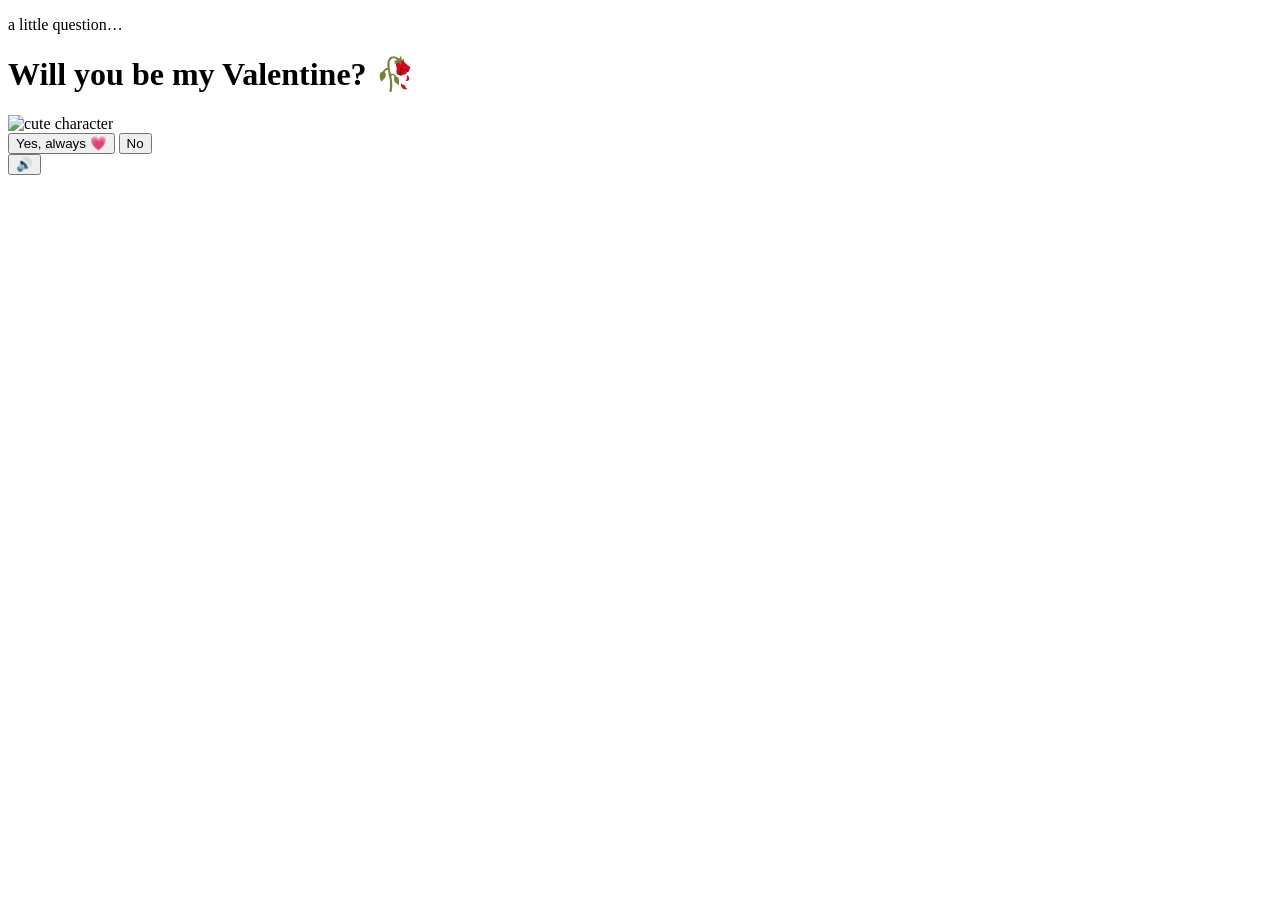
==== index.html @ 31ae1af6 "Update title and content for Valentine's themei" ====
<!DOCTYPE html>
<html lang="en">
<head>
    <meta charset="UTF-8">
    <meta name="viewport" content="width=device-width, initial-scale=1.0">
    <title>A Question For You 🌹</title>
    <link rel="preconnect" href="https://fonts.googleapis.com">
    <link href="https://fonts.googleapis.com/css2?family=Playfair+Display:ital,wght@0,700;0,900;1,700&family=DM+Sans:wght@300;400;500&display=swap" rel="stylesheet">
    <link rel="stylesheet" href="style.css">
</head>
<body>
    <div class="particles" id="particles"></div>
    <div class="container">
        <p class="eyebrow">a little question…</p>
        <h1>Will you be my Valentine? 🥀</h1>
        <div class="gif-container">
            <div class="gif-frame">
                <img id="cat-gif" src="https://media.tenor.com/EBV7OT7ACfwAAAAj/u-u-qua-qua-u-quaa.gif" alt="cute character">
            </div>
        </div>
        <div class="buttons">
            <button id="yes-btn" onclick="handleYesClick()">Yes, always 💗</button>
            <button id="no-btn" onclick="handleNoClick()">No</button>
        </div>
        <div id="tease-toast"></div>
    </div>
    <audio id="bg-music" loop autoplay muted>
        <source src="music/beabadoobee - Glue Song (Lyrics).mp3" type="audio/mpeg">
    </audio>
    <button id="music-toggle" onclick="toggleMusic()" title="Toggle music">🔊</button>
    <script src="script.js"></script>
</body>
</html>
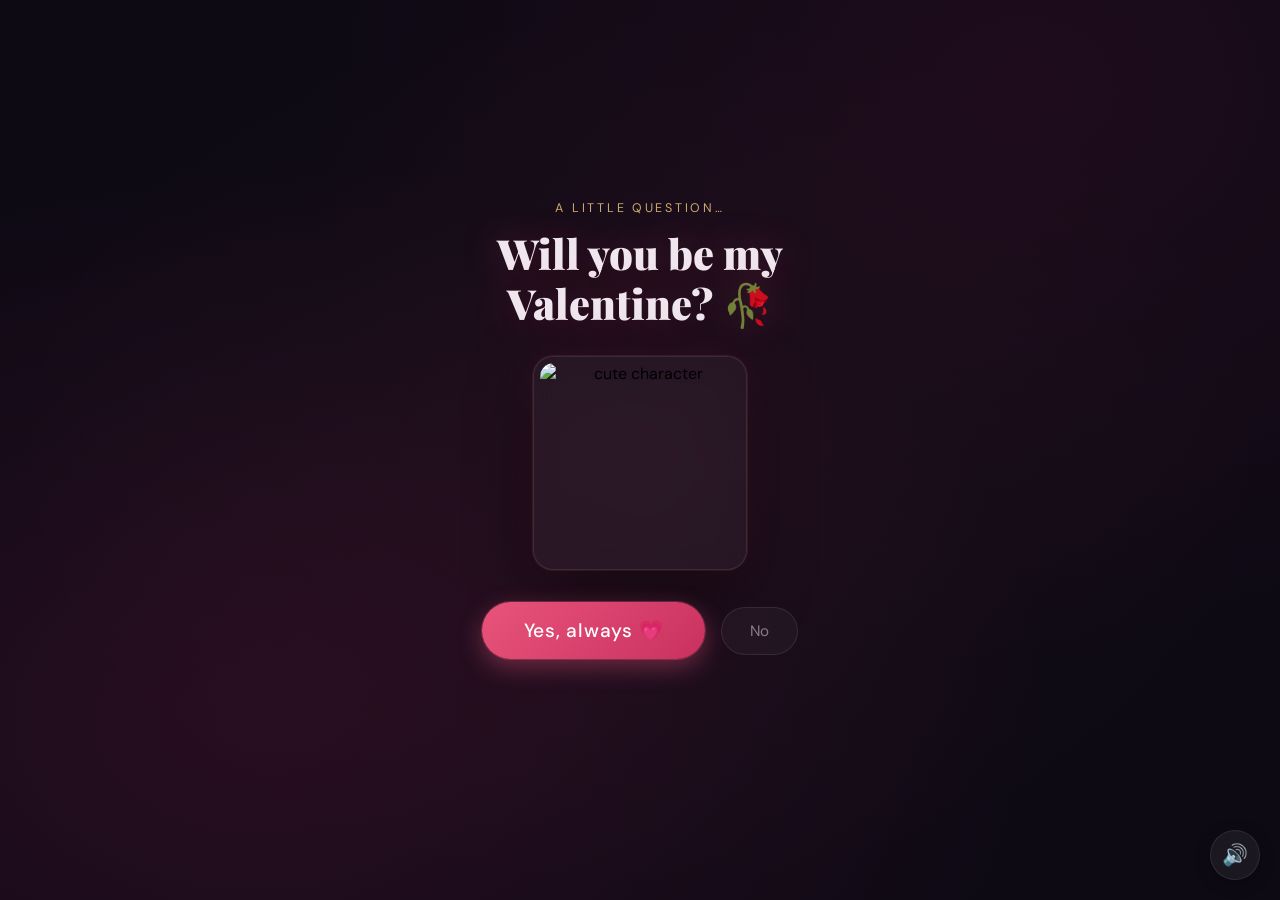
==== commit d3292515: "Update index.html" ====
--- a/index.html
+++ b/index.html
@@ -15,7 +15,7 @@
         <h1>Will you be my Valentine? 🥀</h1>
         <div class="gif-container">
             <div class="gif-frame">
-                <img id="cat-gif" src="https://media.tenor.com/EBV7OT7ACfwAAAAj/u-u-qua-qua-u-quaa.gif" alt="cute character">
+                <img id="cat-gif" src="https://media1.tenor.com/EBV7OT7ACfwAAAAj/u-u-qua-qua-u-quaa.gif" alt="cute character">
             </div>
         </div>
         <div class="buttons">
--- a/style.css
+++ b/style.css
@@ -0,0 +1,259 @@
+* {
+    margin: 0;
+    padding: 0;
+    box-sizing: border-box;
+}
+
+:root {
+    --bg: #0d0a14;
+    --surface: rgba(255, 255, 255, 0.04);
+    --border: rgba(255, 255, 255, 0.09);
+    --rose: #e8547a;
+    --rose-light: #f2899f;
+    --rose-glow: rgba(232, 84, 122, 0.3);
+    --gold: #c9a96e;
+    --text: #f0e6ee;
+    --text-muted: rgba(240, 230, 238, 0.5);
+}
+
+body {
+    background-color: var(--bg);
+    font-family: 'DM Sans', sans-serif;
+    min-height: 100vh;
+    display: flex;
+    justify-content: center;
+    align-items: center;
+    overflow: hidden;
+    background-image:
+        radial-gradient(ellipse at 20% 80%, rgba(160, 30, 90, 0.18) 0%, transparent 55%),
+        radial-gradient(ellipse at 80% 10%, rgba(100, 20, 60, 0.2) 0%, transparent 50%),
+        radial-gradient(ellipse at 50% 50%, rgba(232, 84, 122, 0.05) 0%, transparent 70%);
+}
+
+/* Floating particles */
+.particles {
+    position: fixed;
+    inset: 0;
+    pointer-events: none;
+    z-index: 0;
+    overflow: hidden;
+}
+
+.particle {
+    position: absolute;
+    font-size: 1rem;
+    opacity: 0;
+    animation: floatUp linear infinite;
+    bottom: -40px;
+}
+
+@keyframes floatUp {
+    0%   { transform: translateY(0) rotate(0deg);   opacity: 0; }
+    10%  { opacity: 0.25; }
+    90%  { opacity: 0.12; }
+    100% { transform: translateY(-110vh) rotate(360deg); opacity: 0; }
+}
+
+/* Container */
+.container {
+    position: relative;
+    z-index: 1;
+    text-align: center;
+    padding: 48px 28px;
+    max-width: 500px;
+    width: 100%;
+}
+
+/* Eyebrow label */
+.eyebrow {
+    font-family: 'DM Sans', sans-serif;
+    font-size: 0.78rem;
+    font-weight: 400;
+    letter-spacing: 0.22em;
+    text-transform: uppercase;
+    color: var(--gold);
+    margin-bottom: 12px;
+    opacity: 0.85;
+    animation: fadeSlideIn 0.8s ease both;
+}
+
+/* Heading */
+h1 {
+    font-family: 'Playfair Display', serif;
+    font-size: 2.6rem;
+    font-weight: 900;
+    color: var(--text);
+    line-height: 1.2;
+    margin-bottom: 8px;
+    text-shadow: 0 0 40px var(--rose-glow);
+    animation: fadeSlideIn 0.9s ease 0.1s both, softPulse 4s ease-in-out 1.5s infinite;
+}
+
+@keyframes softPulse {
+    0%, 100% { text-shadow: 0 0 40px var(--rose-glow); }
+    50%       { text-shadow: 0 0 70px rgba(232, 84, 122, 0.5); }
+}
+
+/* GIF */
+.gif-container {
+    margin: 28px auto;
+    display: flex;
+    justify-content: center;
+    animation: fadeSlideIn 1s ease 0.2s both;
+}
+
+.gif-frame {
+    border-radius: 20px;
+    padding: 6px;
+    background: var(--surface);
+    border: 1px solid var(--border);
+    backdrop-filter: blur(12px);
+    box-shadow:
+        0 0 0 1px rgba(232, 84, 122, 0.12),
+        0 20px 60px rgba(0, 0, 0, 0.5),
+        0 0 40px rgba(232, 84, 122, 0.1);
+}
+
+#cat-gif {
+    width: 200px;
+    height: 200px;
+    object-fit: contain;
+    border-radius: 14px;
+    transition: opacity 0.3s ease;
+    display: block;
+}
+
+/* Buttons */
+.buttons {
+    display: flex;
+    gap: 16px;
+    justify-content: center;
+    align-items: center;
+    margin-top: 32px;
+    flex-wrap: wrap;
+    animation: fadeSlideIn 1s ease 0.35s both;
+}
+
+#yes-btn {
+    background: linear-gradient(135deg, #e8547a, #c93060);
+    color: #fff;
+    border: none;
+    border-radius: 50px;
+    font-size: 1.2rem;
+    font-weight: 500;
+    font-family: 'DM Sans', sans-serif;
+    padding: 16px 42px;
+    cursor: pointer;
+    transition: transform 0.15s, box-shadow 0.15s;
+    box-shadow:
+        0 0 0 1px rgba(232, 84, 122, 0.3),
+        0 8px 24px rgba(232, 84, 122, 0.4);
+    letter-spacing: 0.04em;
+}
+
+#yes-btn:hover {
+    transform: scale(1.05) translateY(-2px);
+    box-shadow:
+        0 0 0 1px rgba(232, 84, 122, 0.4),
+        0 12px 32px rgba(232, 84, 122, 0.55);
+}
+
+#yes-btn:active {
+    transform: scale(0.97);
+}
+
+#no-btn {
+    background: var(--surface);
+    color: var(--text-muted);
+    border: 1px solid var(--border);
+    border-radius: 50px;
+    font-size: 0.95rem;
+    font-weight: 400;
+    font-family: 'DM Sans', sans-serif;
+    padding: 13px 28px;
+    cursor: pointer;
+    transition: background 0.2s, color 0.2s, left 0.25s ease, top 0.25s ease;
+    backdrop-filter: blur(8px);
+}
+
+#no-btn:hover {
+    background: rgba(255, 255, 255, 0.07);
+    color: var(--text);
+}
+
+/* Toast */
+#tease-toast {
+    margin-top: 18px;
+    font-size: 0.9rem;
+    color: var(--rose-light);
+    font-weight: 400;
+    font-style: italic;
+    opacity: 0;
+    transform: translateY(6px);
+    transition: opacity 0.3s ease, transform 0.3s ease;
+    min-height: 1.4rem;
+    letter-spacing: 0.02em;
+}
+
+#tease-toast.show {
+    opacity: 1;
+    transform: translateY(0);
+}
+
+/* Music button */
+#music-toggle {
+    position: fixed;
+    bottom: 20px;
+    right: 20px;
+    background: rgba(255, 255, 255, 0.06);
+    border: 1px solid var(--border);
+    border-radius: 50%;
+    width: 50px;
+    height: 50px;
+    font-size: 1.3rem;
+    cursor: pointer;
+    backdrop-filter: blur(12px);
+    box-shadow: 0 4px 16px rgba(0, 0, 0, 0.3);
+    transition: transform 0.2s, background 0.2s;
+    z-index: 100;
+}
+
+#music-toggle:hover {
+    transform: scale(1.1);
+    background: rgba(255, 255, 255, 0.1);
+}
+
+/* Yes page */
+.yes-container .eyebrow {
+    animation: fadeSlideIn 0.6s ease both;
+}
+
+.yes-container h1.yes-title {
+    font-size: 2.8rem;
+    animation: bounceTitle 0.7s ease infinite alternate, fadeSlideIn 0.8s ease 0.1s both;
+}
+
+@keyframes bounceTitle {
+    from { transform: translateY(0) rotate(-0.5deg); }
+    to   { transform: translateY(-10px) rotate(0.5deg); }
+}
+
+.yes-message {
+    font-size: 1.15rem;
+    color: var(--rose-light);
+    font-weight: 300;
+    margin-top: 20px;
+    letter-spacing: 0.03em;
+    animation: fadeSlideIn 1s ease 0.5s both;
+}
+
+.yes-container #cat-gif {
+    width: 240px;
+    height: 240px;
+}
+
+/* Shared animation */
+@keyframes fadeSlideIn {
+    from { opacity: 0; transform: translateY(14px); }
+    to   { opacity: 1; transform: translateY(0); }
+}
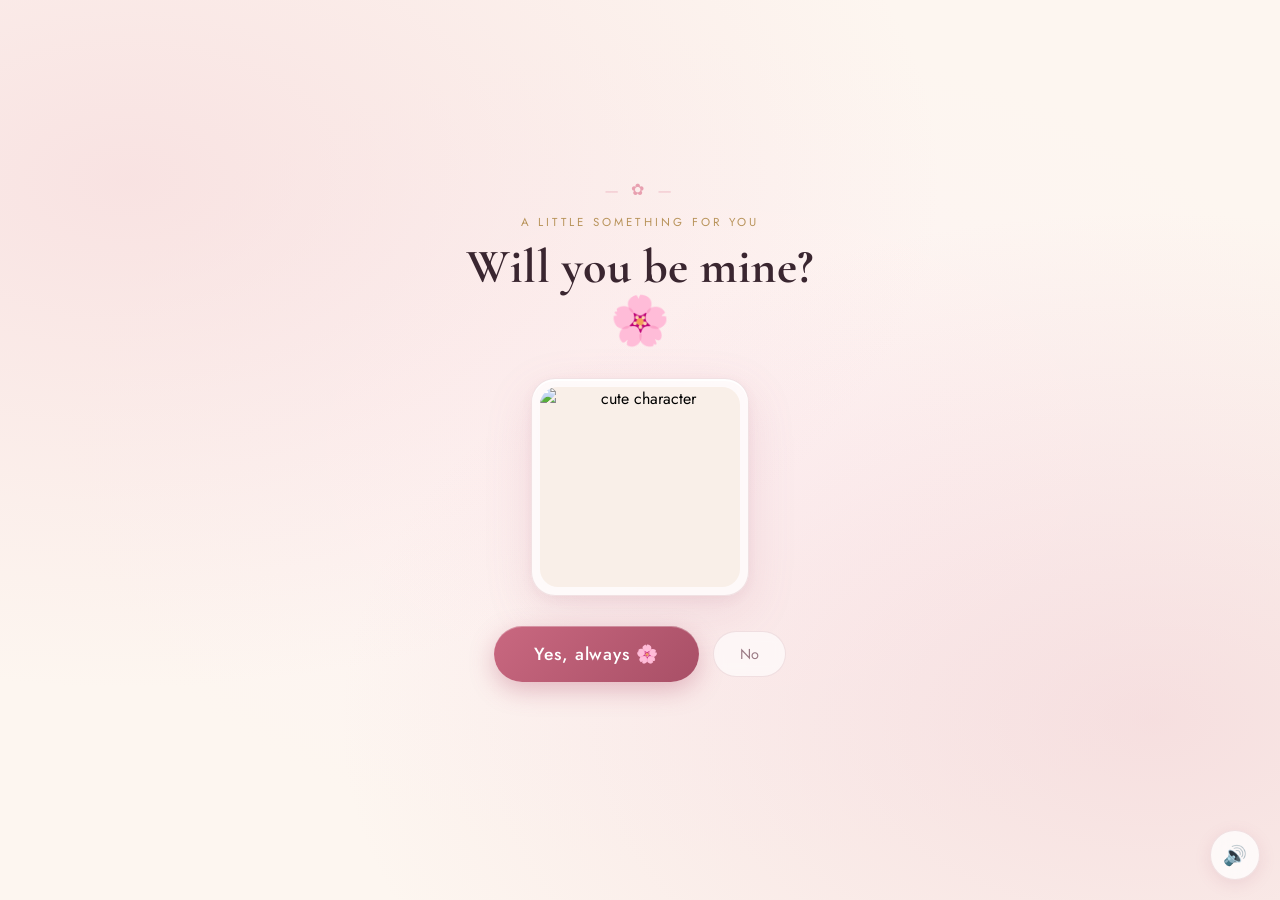
==== commit b0c5e46e: "new design" ====
--- a/index.html
+++ b/index.html
@@ -3,31 +3,38 @@
 <head>
     <meta charset="UTF-8">
     <meta name="viewport" content="width=device-width, initial-scale=1.0">
-    <title>A Question For You 🌹</title>
+    <title>Will you be mine? 🌸</title>
     <link rel="preconnect" href="https://fonts.googleapis.com">
-    <link href="https://fonts.googleapis.com/css2?family=Playfair+Display:ital,wght@0,700;0,900;1,700&family=DM+Sans:wght@300;400;500&display=swap" rel="stylesheet">
+    <link href="https://fonts.googleapis.com/css2?family=Cormorant+Garamond:ital,wght@0,400;0,600;0,700;1,400;1,600&family=Jost:wght@300;400;500&display=swap" rel="stylesheet">
     <link rel="stylesheet" href="style.css">
 </head>
 <body>
-    <div class="particles" id="particles"></div>
+    <div class="petal-bg" id="petalBg"></div>
+
     <div class="container">
-        <p class="eyebrow">a little question…</p>
-        <h1>Will you be my Valentine? 🥀</h1>
+        <p class="eyebrow">a little something for you</p>
+        <h1>Will you be mine? 🌸</h1>
+
         <div class="gif-container">
             <div class="gif-frame">
-                <img id="cat-gif" src="https://media1.tenor.com/EBV7OT7ACfwAAAAj/u-u-qua-qua-u-quaa.gif" alt="cute character">
+                <img id="cat-gif"
+                    src="https://media1.giphy.com/media/fSEoD7tXf6esHkpwpN/giphy.gif"
+                    alt="cute character">
             </div>
         </div>
+
         <div class="buttons">
-            <button id="yes-btn" onclick="handleYesClick()">Yes, always 💗</button>
+            <button id="yes-btn" onclick="handleYesClick()">Yes, always 🌸</button>
             <button id="no-btn" onclick="handleNoClick()">No</button>
         </div>
         <div id="tease-toast"></div>
     </div>
+
     <audio id="bg-music" loop autoplay muted>
         <source src="music/beabadoobee - Glue Song (Lyrics).mp3" type="audio/mpeg">
     </audio>
     <button id="music-toggle" onclick="toggleMusic()" title="Toggle music">🔊</button>
+
     <script src="script.js"></script>
 </body>
 </html>
--- a/style.css
+++ b/style.css
@@ -5,33 +5,35 @@
 }
 
 :root {
-    --bg: #0d0a14;
-    --surface: rgba(255, 255, 255, 0.04);
-    --border: rgba(255, 255, 255, 0.09);
-    --rose: #e8547a;
-    --rose-light: #f2899f;
-    --rose-glow: rgba(232, 84, 122, 0.3);
-    --gold: #c9a96e;
-    --text: #f0e6ee;
-    --text-muted: rgba(240, 230, 238, 0.5);
+    --bg:        #fdf6f0;
+    --bg2:       #fef0f4;
+    --blush:     #e8a0b0;
+    --rose:      #c96880;
+    --rose-deep: #a84f66;
+    --gold:      #b8935a;
+    --cream:     #f9efe8;
+    --text:      #3a2630;
+    --text-muted:#9a7a84;
+    --border:    rgba(200, 150, 160, 0.25);
+    --shadow:    rgba(180, 100, 130, 0.15);
 }
 
 body {
     background-color: var(--bg);
-    font-family: 'DM Sans', sans-serif;
+    font-family: 'Jost', sans-serif;
     min-height: 100vh;
     display: flex;
     justify-content: center;
     align-items: center;
     overflow: hidden;
     background-image:
-        radial-gradient(ellipse at 20% 80%, rgba(160, 30, 90, 0.18) 0%, transparent 55%),
-        radial-gradient(ellipse at 80% 10%, rgba(100, 20, 60, 0.2) 0%, transparent 50%),
-        radial-gradient(ellipse at 50% 50%, rgba(232, 84, 122, 0.05) 0%, transparent 70%);
-}
-
-/* Floating particles */
-.particles {
+        radial-gradient(ellipse at 10% 20%, rgba(240, 190, 200, 0.35) 0%, transparent 50%),
+        radial-gradient(ellipse at 90% 80%, rgba(230, 170, 185, 0.3) 0%, transparent 50%),
+        radial-gradient(ellipse at 55% 50%, rgba(255, 240, 245, 0.6) 0%, transparent 65%);
+}
+
+/* ── Floating petals ── */
+.petal-bg {
     position: fixed;
     inset: 0;
     pointer-events: none;
@@ -39,123 +41,130 @@
     overflow: hidden;
 }
 
-.particle {
+.petal {
     position: absolute;
-    font-size: 1rem;
+    font-size: 1.1rem;
     opacity: 0;
-    animation: floatUp linear infinite;
     bottom: -40px;
-}
-
-@keyframes floatUp {
-    0%   { transform: translateY(0) rotate(0deg);   opacity: 0; }
-    10%  { opacity: 0.25; }
-    90%  { opacity: 0.12; }
-    100% { transform: translateY(-110vh) rotate(360deg); opacity: 0; }
-}
-
-/* Container */
+    animation: floatPetal linear infinite;
+}
+
+@keyframes floatPetal {
+    0%   { transform: translateY(0) rotate(0deg) scale(1);   opacity: 0; }
+    8%   { opacity: 0.45; }
+    85%  { opacity: 0.2; }
+    100% { transform: translateY(-108vh) rotate(280deg) scale(0.7); opacity: 0; }
+}
+
+/* ── Container ── */
 .container {
     position: relative;
     z-index: 1;
     text-align: center;
-    padding: 48px 28px;
-    max-width: 500px;
+    padding: 52px 32px;
+    max-width: 480px;
     width: 100%;
 }
 
-/* Eyebrow label */
+/* ── Decorative top rule ── */
+.container::before {
+    content: '— ✿ —';
+    display: block;
+    font-family: 'Cormorant Garamond', serif;
+    font-size: 1rem;
+    color: var(--blush);
+    letter-spacing: 0.3em;
+    margin-bottom: 14px;
+    animation: fadeUp 0.7s ease both;
+}
+
+/* ── Eyebrow ── */
 .eyebrow {
-    font-family: 'DM Sans', sans-serif;
-    font-size: 0.78rem;
-    font-weight: 400;
-    letter-spacing: 0.22em;
+    font-family: 'Jost', sans-serif;
+    font-size: 0.72rem;
+    font-weight: 400;
+    letter-spacing: 0.28em;
     text-transform: uppercase;
     color: var(--gold);
-    margin-bottom: 12px;
-    opacity: 0.85;
-    animation: fadeSlideIn 0.8s ease both;
-}
-
-/* Heading */
+    margin-bottom: 10px;
+    animation: fadeUp 0.8s ease 0.05s both;
+}
+
+/* ── Heading ── */
 h1 {
-    font-family: 'Playfair Display', serif;
-    font-size: 2.6rem;
-    font-weight: 900;
+    font-family: 'Cormorant Garamond', serif;
+    font-size: 3rem;
+    font-weight: 700;
     color: var(--text);
-    line-height: 1.2;
-    margin-bottom: 8px;
-    text-shadow: 0 0 40px var(--rose-glow);
-    animation: fadeSlideIn 0.9s ease 0.1s both, softPulse 4s ease-in-out 1.5s infinite;
-}
-
-@keyframes softPulse {
-    0%, 100% { text-shadow: 0 0 40px var(--rose-glow); }
-    50%       { text-shadow: 0 0 70px rgba(232, 84, 122, 0.5); }
-}
-
-/* GIF */
+    line-height: 1.15;
+    margin-bottom: 6px;
+    letter-spacing: 0.01em;
+    animation: fadeUp 0.9s ease 0.1s both;
+}
+
+/* ── GIF ── */
 .gif-container {
     margin: 28px auto;
     display: flex;
     justify-content: center;
-    animation: fadeSlideIn 1s ease 0.2s both;
+    animation: fadeUp 1s ease 0.2s both;
 }
 
 .gif-frame {
-    border-radius: 20px;
-    padding: 6px;
-    background: var(--surface);
+    border-radius: 24px;
+    padding: 8px;
+    background: rgba(255, 255, 255, 0.7);
     border: 1px solid var(--border);
-    backdrop-filter: blur(12px);
+    backdrop-filter: blur(8px);
     box-shadow:
-        0 0 0 1px rgba(232, 84, 122, 0.12),
-        0 20px 60px rgba(0, 0, 0, 0.5),
-        0 0 40px rgba(232, 84, 122, 0.1);
+        0 2px 0 rgba(255,255,255,0.9) inset,
+        0 16px 48px var(--shadow),
+        0 4px 12px rgba(200, 140, 160, 0.12);
 }
 
 #cat-gif {
     width: 200px;
     height: 200px;
     object-fit: contain;
-    border-radius: 14px;
+    border-radius: 18px;
+    display: block;
     transition: opacity 0.3s ease;
-    display: block;
-}
-
-/* Buttons */
+    background: var(--cream);
+}
+
+/* ── Buttons ── */
 .buttons {
     display: flex;
-    gap: 16px;
+    gap: 14px;
     justify-content: center;
     align-items: center;
-    margin-top: 32px;
+    margin-top: 30px;
     flex-wrap: wrap;
-    animation: fadeSlideIn 1s ease 0.35s both;
+    animation: fadeUp 1s ease 0.3s both;
 }
 
 #yes-btn {
-    background: linear-gradient(135deg, #e8547a, #c93060);
+    background: linear-gradient(135deg, var(--rose), var(--rose-deep));
     color: #fff;
     border: none;
     border-radius: 50px;
-    font-size: 1.2rem;
+    font-size: 1.1rem;
     font-weight: 500;
-    font-family: 'DM Sans', sans-serif;
-    padding: 16px 42px;
+    font-family: 'Jost', sans-serif;
+    letter-spacing: 0.05em;
+    padding: 15px 40px;
     cursor: pointer;
     transition: transform 0.15s, box-shadow 0.15s;
     box-shadow:
-        0 0 0 1px rgba(232, 84, 122, 0.3),
-        0 8px 24px rgba(232, 84, 122, 0.4);
-    letter-spacing: 0.04em;
+        0 1px 0 rgba(255,255,255,0.3) inset,
+        0 8px 24px rgba(180, 80, 110, 0.35);
 }
 
 #yes-btn:hover {
     transform: scale(1.05) translateY(-2px);
     box-shadow:
-        0 0 0 1px rgba(232, 84, 122, 0.4),
-        0 12px 32px rgba(232, 84, 122, 0.55);
+        0 1px 0 rgba(255,255,255,0.3) inset,
+        0 12px 32px rgba(180, 80, 110, 0.45);
 }
 
 #yes-btn:active {
@@ -163,31 +172,33 @@
 }
 
 #no-btn {
-    background: var(--surface);
+    background: rgba(255, 255, 255, 0.6);
     color: var(--text-muted);
     border: 1px solid var(--border);
     border-radius: 50px;
-    font-size: 0.95rem;
-    font-weight: 400;
-    font-family: 'DM Sans', sans-serif;
-    padding: 13px 28px;
+    font-size: 0.9rem;
+    font-weight: 400;
+    font-family: 'Jost', sans-serif;
+    padding: 12px 26px;
     cursor: pointer;
+    backdrop-filter: blur(6px);
     transition: background 0.2s, color 0.2s, left 0.25s ease, top 0.25s ease;
-    backdrop-filter: blur(8px);
 }
 
 #no-btn:hover {
-    background: rgba(255, 255, 255, 0.07);
+    background: rgba(255, 255, 255, 0.85);
     color: var(--text);
 }
 
-/* Toast */
+/* ── Toast ── */
 #tease-toast {
-    margin-top: 18px;
-    font-size: 0.9rem;
-    color: var(--rose-light);
+    margin-top: 16px;
+    font-size: 0.88rem;
+    color: var(--rose);
     font-weight: 400;
     font-style: italic;
+    font-family: 'Cormorant Garamond', serif;
+    font-size: 1.05rem;
     opacity: 0;
     transform: translateY(6px);
     transition: opacity 0.3s ease, transform 0.3s ease;
@@ -200,51 +211,50 @@
     transform: translateY(0);
 }
 
-/* Music button */
+/* ── Music toggle ── */
 #music-toggle {
     position: fixed;
     bottom: 20px;
     right: 20px;
-    background: rgba(255, 255, 255, 0.06);
+    background: rgba(255, 255, 255, 0.75);
     border: 1px solid var(--border);
     border-radius: 50%;
     width: 50px;
     height: 50px;
-    font-size: 1.3rem;
+    font-size: 1.2rem;
     cursor: pointer;
-    backdrop-filter: blur(12px);
-    box-shadow: 0 4px 16px rgba(0, 0, 0, 0.3);
+    backdrop-filter: blur(10px);
+    box-shadow: 0 4px 16px var(--shadow);
     transition: transform 0.2s, background 0.2s;
     z-index: 100;
 }
 
 #music-toggle:hover {
     transform: scale(1.1);
-    background: rgba(255, 255, 255, 0.1);
-}
-
-/* Yes page */
-.yes-container .eyebrow {
-    animation: fadeSlideIn 0.6s ease both;
-}
-
+    background: rgba(255, 255, 255, 0.95);
+}
+
+/* ── Yes page ── */
 .yes-container h1.yes-title {
-    font-size: 2.8rem;
-    animation: bounceTitle 0.7s ease infinite alternate, fadeSlideIn 0.8s ease 0.1s both;
+    font-size: 3.2rem;
+    color: var(--rose-deep);
+    animation: bounceTitle 0.8s ease infinite alternate, fadeUp 0.8s ease 0.1s both;
 }
 
 @keyframes bounceTitle {
-    from { transform: translateY(0) rotate(-0.5deg); }
-    to   { transform: translateY(-10px) rotate(0.5deg); }
+    from { transform: translateY(0) rotate(-0.4deg); }
+    to   { transform: translateY(-10px) rotate(0.4deg); }
 }
 
 .yes-message {
-    font-size: 1.15rem;
-    color: var(--rose-light);
-    font-weight: 300;
-    margin-top: 20px;
-    letter-spacing: 0.03em;
-    animation: fadeSlideIn 1s ease 0.5s both;
+    font-family: 'Cormorant Garamond', serif;
+    font-size: 1.35rem;
+    font-style: italic;
+    color: var(--rose);
+    font-weight: 400;
+    margin-top: 22px;
+    letter-spacing: 0.02em;
+    animation: fadeUp 1s ease 0.5s both;
 }
 
 .yes-container #cat-gif {
@@ -252,8 +262,8 @@
     height: 240px;
 }
 
-/* Shared animation */
-@keyframes fadeSlideIn {
-    from { opacity: 0; transform: translateY(14px); }
+/* ── Shared animation ── */
+@keyframes fadeUp {
+    from { opacity: 0; transform: translateY(16px); }
     to   { opacity: 1; transform: translateY(0); }
 }
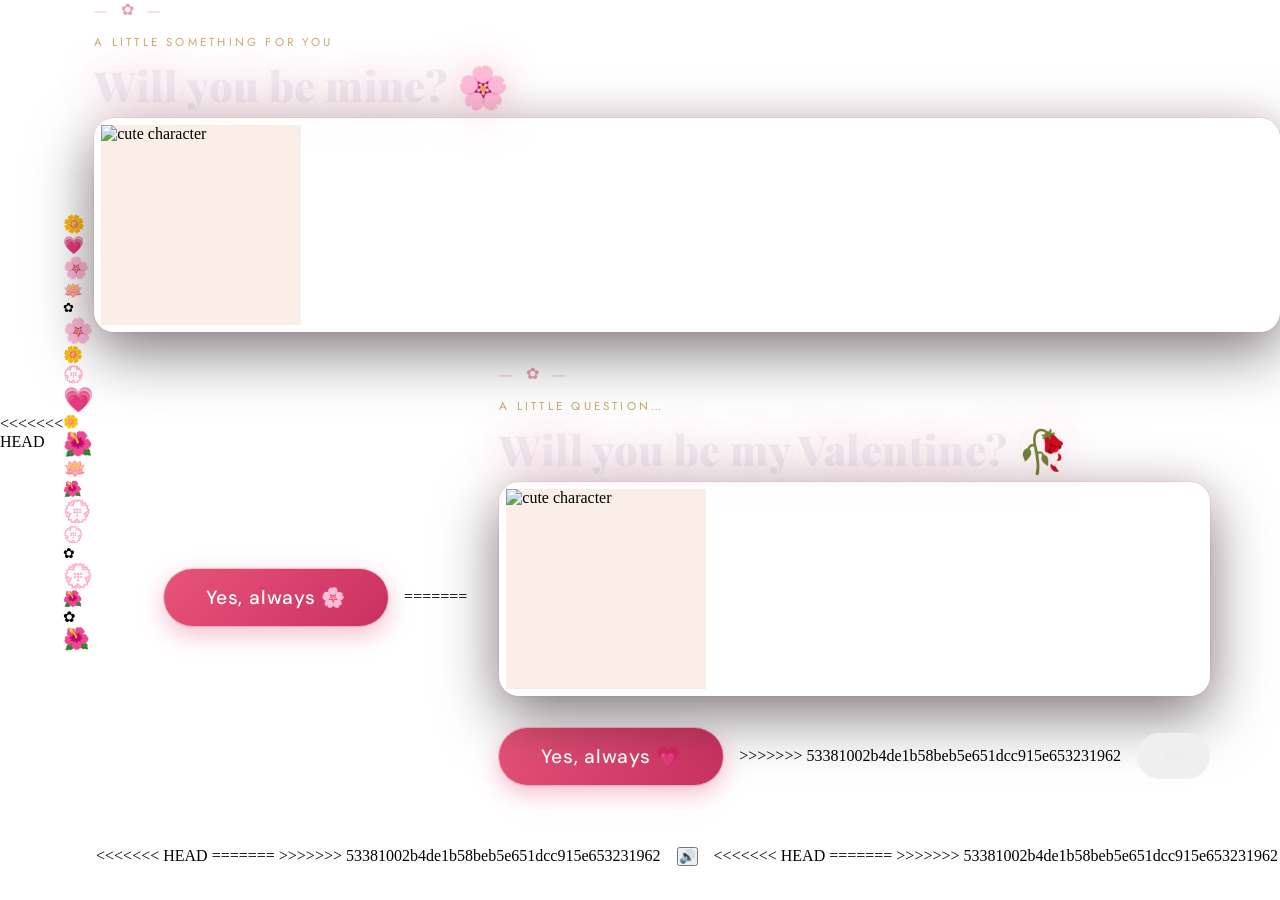
==== commit 3e509530: "music folder" ====
--- a/index.html
+++ b/index.html
@@ -3,6 +3,7 @@
 <head>
     <meta charset="UTF-8">
     <meta name="viewport" content="width=device-width, initial-scale=1.0">
+<<<<<<< HEAD
     <title>Will you be mine? 🌸</title>
     <link rel="preconnect" href="https://fonts.googleapis.com">
     <link href="https://fonts.googleapis.com/css2?family=Cormorant+Garamond:ital,wght@0,400;0,600;0,700;1,400;1,600&family=Jost:wght@300;400;500&display=swap" rel="stylesheet">
@@ -25,16 +26,41 @@
 
         <div class="buttons">
             <button id="yes-btn" onclick="handleYesClick()">Yes, always 🌸</button>
+=======
+    <title>A Question For You 🌹</title>
+    <link rel="preconnect" href="https://fonts.googleapis.com">
+    <link href="https://fonts.googleapis.com/css2?family=Playfair+Display:ital,wght@0,700;0,900;1,700&family=DM+Sans:wght@300;400;500&display=swap" rel="stylesheet">
+    <link rel="stylesheet" href="style.css">
+</head>
+<body>
+    <div class="particles" id="particles"></div>
+    <div class="container">
+        <p class="eyebrow">a little question…</p>
+        <h1>Will you be my Valentine? 🥀</h1>
+        <div class="gif-container">
+            <div class="gif-frame">
+                <img id="cat-gif" src="https://media.giphy.com/media/ICOgUNjpvO0PC/giphy.gif" alt="cute character">
+            </div>
+        </div>
+        <div class="buttons">
+            <button id="yes-btn" onclick="handleYesClick()">Yes, always 💗</button>
+>>>>>>> 53381002b4de1b58beb5e651dcc915e653231962
             <button id="no-btn" onclick="handleNoClick()">No</button>
         </div>
         <div id="tease-toast"></div>
     </div>
+<<<<<<< HEAD
 
+=======
+>>>>>>> 53381002b4de1b58beb5e651dcc915e653231962
     <audio id="bg-music" loop autoplay muted>
         <source src="music/beabadoobee - Glue Song (Lyrics).mp3" type="audio/mpeg">
     </audio>
     <button id="music-toggle" onclick="toggleMusic()" title="Toggle music">🔊</button>
+<<<<<<< HEAD
 
+=======
+>>>>>>> 53381002b4de1b58beb5e651dcc915e653231962
     <script src="script.js"></script>
 </body>
 </html>
--- a/style.css
+++ b/style.css
@@ -5,6 +5,7 @@
 }
 
 :root {
+<<<<<<< HEAD
     --bg:        #fdf6f0;
     --bg2:       #fef0f4;
     --blush:     #e8a0b0;
@@ -16,17 +17,33 @@
     --text-muted:#9a7a84;
     --border:    rgba(200, 150, 160, 0.25);
     --shadow:    rgba(180, 100, 130, 0.15);
+=======
+    --bg: #0d0a14;
+    --surface: rgba(255, 255, 255, 0.04);
+    --border: rgba(255, 255, 255, 0.09);
+    --rose: #e8547a;
+    --rose-light: #f2899f;
+    --rose-glow: rgba(232, 84, 122, 0.3);
+    --gold: #c9a96e;
+    --text: #f0e6ee;
+    --text-muted: rgba(240, 230, 238, 0.5);
+>>>>>>> 53381002b4de1b58beb5e651dcc915e653231962
 }
 
 body {
     background-color: var(--bg);
+<<<<<<< HEAD
     font-family: 'Jost', sans-serif;
+=======
+    font-family: 'DM Sans', sans-serif;
+>>>>>>> 53381002b4de1b58beb5e651dcc915e653231962
     min-height: 100vh;
     display: flex;
     justify-content: center;
     align-items: center;
     overflow: hidden;
     background-image:
+<<<<<<< HEAD
         radial-gradient(ellipse at 10% 20%, rgba(240, 190, 200, 0.35) 0%, transparent 50%),
         radial-gradient(ellipse at 90% 80%, rgba(230, 170, 185, 0.3) 0%, transparent 50%),
         radial-gradient(ellipse at 55% 50%, rgba(255, 240, 245, 0.6) 0%, transparent 65%);
@@ -34,6 +51,15 @@
 
 /* ── Floating petals ── */
 .petal-bg {
+=======
+        radial-gradient(ellipse at 20% 80%, rgba(160, 30, 90, 0.18) 0%, transparent 55%),
+        radial-gradient(ellipse at 80% 10%, rgba(100, 20, 60, 0.2) 0%, transparent 50%),
+        radial-gradient(ellipse at 50% 50%, rgba(232, 84, 122, 0.05) 0%, transparent 70%);
+}
+
+/* Floating particles */
+.particles {
+>>>>>>> 53381002b4de1b58beb5e651dcc915e653231962
     position: fixed;
     inset: 0;
     pointer-events: none;
@@ -41,6 +67,7 @@
     overflow: hidden;
 }
 
+<<<<<<< HEAD
 .petal {
     position: absolute;
     font-size: 1.1rem;
@@ -57,10 +84,29 @@
 }
 
 /* ── Container ── */
+=======
+.particle {
+    position: absolute;
+    font-size: 1rem;
+    opacity: 0;
+    animation: floatUp linear infinite;
+    bottom: -40px;
+}
+
+@keyframes floatUp {
+    0%   { transform: translateY(0) rotate(0deg);   opacity: 0; }
+    10%  { opacity: 0.25; }
+    90%  { opacity: 0.12; }
+    100% { transform: translateY(-110vh) rotate(360deg); opacity: 0; }
+}
+
+/* Container */
+>>>>>>> 53381002b4de1b58beb5e651dcc915e653231962
 .container {
     position: relative;
     z-index: 1;
     text-align: center;
+<<<<<<< HEAD
     padding: 52px 32px;
     max-width: 480px;
     width: 100%;
@@ -103,10 +149,49 @@
 }
 
 /* ── GIF ── */
+=======
+    padding: 48px 28px;
+    max-width: 500px;
+    width: 100%;
+}
+
+/* Eyebrow label */
+.eyebrow {
+    font-family: 'DM Sans', sans-serif;
+    font-size: 0.78rem;
+    font-weight: 400;
+    letter-spacing: 0.22em;
+    text-transform: uppercase;
+    color: var(--gold);
+    margin-bottom: 12px;
+    opacity: 0.85;
+    animation: fadeSlideIn 0.8s ease both;
+}
+
+/* Heading */
+h1 {
+    font-family: 'Playfair Display', serif;
+    font-size: 2.6rem;
+    font-weight: 900;
+    color: var(--text);
+    line-height: 1.2;
+    margin-bottom: 8px;
+    text-shadow: 0 0 40px var(--rose-glow);
+    animation: fadeSlideIn 0.9s ease 0.1s both, softPulse 4s ease-in-out 1.5s infinite;
+}
+
+@keyframes softPulse {
+    0%, 100% { text-shadow: 0 0 40px var(--rose-glow); }
+    50%       { text-shadow: 0 0 70px rgba(232, 84, 122, 0.5); }
+}
+
+/* GIF */
+>>>>>>> 53381002b4de1b58beb5e651dcc915e653231962
 .gif-container {
     margin: 28px auto;
     display: flex;
     justify-content: center;
+<<<<<<< HEAD
     animation: fadeUp 1s ease 0.2s both;
 }
 
@@ -120,12 +205,28 @@
         0 2px 0 rgba(255,255,255,0.9) inset,
         0 16px 48px var(--shadow),
         0 4px 12px rgba(200, 140, 160, 0.12);
+=======
+    animation: fadeSlideIn 1s ease 0.2s both;
+}
+
+.gif-frame {
+    border-radius: 20px;
+    padding: 6px;
+    background: var(--surface);
+    border: 1px solid var(--border);
+    backdrop-filter: blur(12px);
+    box-shadow:
+        0 0 0 1px rgba(232, 84, 122, 0.12),
+        0 20px 60px rgba(0, 0, 0, 0.5),
+        0 0 40px rgba(232, 84, 122, 0.1);
+>>>>>>> 53381002b4de1b58beb5e651dcc915e653231962
 }
 
 #cat-gif {
     width: 200px;
     height: 200px;
     object-fit: contain;
+<<<<<<< HEAD
     border-radius: 18px;
     display: block;
     transition: opacity 0.3s ease;
@@ -158,13 +259,51 @@
     box-shadow:
         0 1px 0 rgba(255,255,255,0.3) inset,
         0 8px 24px rgba(180, 80, 110, 0.35);
+=======
+    border-radius: 14px;
+    transition: opacity 0.3s ease;
+    display: block;
+}
+
+/* Buttons */
+.buttons {
+    display: flex;
+    gap: 16px;
+    justify-content: center;
+    align-items: center;
+    margin-top: 32px;
+    flex-wrap: wrap;
+    animation: fadeSlideIn 1s ease 0.35s both;
+}
+
+#yes-btn {
+    background: linear-gradient(135deg, #e8547a, #c93060);
+    color: #fff;
+    border: none;
+    border-radius: 50px;
+    font-size: 1.2rem;
+    font-weight: 500;
+    font-family: 'DM Sans', sans-serif;
+    padding: 16px 42px;
+    cursor: pointer;
+    transition: transform 0.15s, box-shadow 0.15s;
+    box-shadow:
+        0 0 0 1px rgba(232, 84, 122, 0.3),
+        0 8px 24px rgba(232, 84, 122, 0.4);
+    letter-spacing: 0.04em;
+>>>>>>> 53381002b4de1b58beb5e651dcc915e653231962
 }
 
 #yes-btn:hover {
     transform: scale(1.05) translateY(-2px);
     box-shadow:
+<<<<<<< HEAD
         0 1px 0 rgba(255,255,255,0.3) inset,
         0 12px 32px rgba(180, 80, 110, 0.45);
+=======
+        0 0 0 1px rgba(232, 84, 122, 0.4),
+        0 12px 32px rgba(232, 84, 122, 0.55);
+>>>>>>> 53381002b4de1b58beb5e651dcc915e653231962
 }
 
 #yes-btn:active {
@@ -172,6 +311,7 @@
 }
 
 #no-btn {
+<<<<<<< HEAD
     background: rgba(255, 255, 255, 0.6);
     color: var(--text-muted);
     border: 1px solid var(--border);
@@ -199,6 +339,33 @@
     font-style: italic;
     font-family: 'Cormorant Garamond', serif;
     font-size: 1.05rem;
+=======
+    background: var(--surface);
+    color: var(--text-muted);
+    border: 1px solid var(--border);
+    border-radius: 50px;
+    font-size: 0.95rem;
+    font-weight: 400;
+    font-family: 'DM Sans', sans-serif;
+    padding: 13px 28px;
+    cursor: pointer;
+    transition: background 0.2s, color 0.2s, left 0.25s ease, top 0.25s ease;
+    backdrop-filter: blur(8px);
+}
+
+#no-btn:hover {
+    background: rgba(255, 255, 255, 0.07);
+    color: var(--text);
+}
+
+/* Toast */
+#tease-toast {
+    margin-top: 18px;
+    font-size: 0.9rem;
+    color: var(--rose-light);
+    font-weight: 400;
+    font-style: italic;
+>>>>>>> 53381002b4de1b58beb5e651dcc915e653231962
     opacity: 0;
     transform: translateY(6px);
     transition: opacity 0.3s ease, transform 0.3s ease;
@@ -211,26 +378,42 @@
     transform: translateY(0);
 }
 
+<<<<<<< HEAD
 /* ── Music toggle ── */
+=======
+/* Music button */
+>>>>>>> 53381002b4de1b58beb5e651dcc915e653231962
 #music-toggle {
     position: fixed;
     bottom: 20px;
     right: 20px;
+<<<<<<< HEAD
     background: rgba(255, 255, 255, 0.75);
+=======
+    background: rgba(255, 255, 255, 0.06);
+>>>>>>> 53381002b4de1b58beb5e651dcc915e653231962
     border: 1px solid var(--border);
     border-radius: 50%;
     width: 50px;
     height: 50px;
+<<<<<<< HEAD
     font-size: 1.2rem;
     cursor: pointer;
     backdrop-filter: blur(10px);
     box-shadow: 0 4px 16px var(--shadow);
+=======
+    font-size: 1.3rem;
+    cursor: pointer;
+    backdrop-filter: blur(12px);
+    box-shadow: 0 4px 16px rgba(0, 0, 0, 0.3);
+>>>>>>> 53381002b4de1b58beb5e651dcc915e653231962
     transition: transform 0.2s, background 0.2s;
     z-index: 100;
 }
 
 #music-toggle:hover {
     transform: scale(1.1);
+<<<<<<< HEAD
     background: rgba(255, 255, 255, 0.95);
 }
 
@@ -255,6 +438,33 @@
     margin-top: 22px;
     letter-spacing: 0.02em;
     animation: fadeUp 1s ease 0.5s both;
+=======
+    background: rgba(255, 255, 255, 0.1);
+}
+
+/* Yes page */
+.yes-container .eyebrow {
+    animation: fadeSlideIn 0.6s ease both;
+}
+
+.yes-container h1.yes-title {
+    font-size: 2.8rem;
+    animation: bounceTitle 0.7s ease infinite alternate, fadeSlideIn 0.8s ease 0.1s both;
+}
+
+@keyframes bounceTitle {
+    from { transform: translateY(0) rotate(-0.5deg); }
+    to   { transform: translateY(-10px) rotate(0.5deg); }
+}
+
+.yes-message {
+    font-size: 1.15rem;
+    color: var(--rose-light);
+    font-weight: 300;
+    margin-top: 20px;
+    letter-spacing: 0.03em;
+    animation: fadeSlideIn 1s ease 0.5s both;
+>>>>>>> 53381002b4de1b58beb5e651dcc915e653231962
 }
 
 .yes-container #cat-gif {
@@ -262,8 +472,14 @@
     height: 240px;
 }
 
+<<<<<<< HEAD
 /* ── Shared animation ── */
 @keyframes fadeUp {
     from { opacity: 0; transform: translateY(16px); }
+=======
+/* Shared animation */
+@keyframes fadeSlideIn {
+    from { opacity: 0; transform: translateY(14px); }
+>>>>>>> 53381002b4de1b58beb5e651dcc915e653231962
     to   { opacity: 1; transform: translateY(0); }
 }
--- a/style.css
+++ b/style.css
@@ -5,6 +5,7 @@
 }
 
 :root {
+<<<<<<< HEAD
     --bg:        #fdf6f0;
     --bg2:       #fef0f4;
     --blush:     #e8a0b0;
@@ -16,17 +17,33 @@
     --text-muted:#9a7a84;
     --border:    rgba(200, 150, 160, 0.25);
     --shadow:    rgba(180, 100, 130, 0.15);
+=======
+    --bg: #0d0a14;
+    --surface: rgba(255, 255, 255, 0.04);
+    --border: rgba(255, 255, 255, 0.09);
+    --rose: #e8547a;
+    --rose-light: #f2899f;
+    --rose-glow: rgba(232, 84, 122, 0.3);
+    --gold: #c9a96e;
+    --text: #f0e6ee;
+    --text-muted: rgba(240, 230, 238, 0.5);
+>>>>>>> 53381002b4de1b58beb5e651dcc915e653231962
 }
 
 body {
     background-color: var(--bg);
+<<<<<<< HEAD
     font-family: 'Jost', sans-serif;
+=======
+    font-family: 'DM Sans', sans-serif;
+>>>>>>> 53381002b4de1b58beb5e651dcc915e653231962
     min-height: 100vh;
     display: flex;
     justify-content: center;
     align-items: center;
     overflow: hidden;
     background-image:
+<<<<<<< HEAD
         radial-gradient(ellipse at 10% 20%, rgba(240, 190, 200, 0.35) 0%, transparent 50%),
         radial-gradient(ellipse at 90% 80%, rgba(230, 170, 185, 0.3) 0%, transparent 50%),
         radial-gradient(ellipse at 55% 50%, rgba(255, 240, 245, 0.6) 0%, transparent 65%);
@@ -34,6 +51,15 @@
 
 /* ── Floating petals ── */
 .petal-bg {
+=======
+        radial-gradient(ellipse at 20% 80%, rgba(160, 30, 90, 0.18) 0%, transparent 55%),
+        radial-gradient(ellipse at 80% 10%, rgba(100, 20, 60, 0.2) 0%, transparent 50%),
+        radial-gradient(ellipse at 50% 50%, rgba(232, 84, 122, 0.05) 0%, transparent 70%);
+}
+
+/* Floating particles */
+.particles {
+>>>>>>> 53381002b4de1b58beb5e651dcc915e653231962
     position: fixed;
     inset: 0;
     pointer-events: none;
@@ -41,6 +67,7 @@
     overflow: hidden;
 }
 
+<<<<<<< HEAD
 .petal {
     position: absolute;
     font-size: 1.1rem;
@@ -57,10 +84,29 @@
 }
 
 /* ── Container ── */
+=======
+.particle {
+    position: absolute;
+    font-size: 1rem;
+    opacity: 0;
+    animation: floatUp linear infinite;
+    bottom: -40px;
+}
+
+@keyframes floatUp {
+    0%   { transform: translateY(0) rotate(0deg);   opacity: 0; }
+    10%  { opacity: 0.25; }
+    90%  { opacity: 0.12; }
+    100% { transform: translateY(-110vh) rotate(360deg); opacity: 0; }
+}
+
+/* Container */
+>>>>>>> 53381002b4de1b58beb5e651dcc915e653231962
 .container {
     position: relative;
     z-index: 1;
     text-align: center;
+<<<<<<< HEAD
     padding: 52px 32px;
     max-width: 480px;
     width: 100%;
@@ -103,10 +149,49 @@
 }
 
 /* ── GIF ── */
+=======
+    padding: 48px 28px;
+    max-width: 500px;
+    width: 100%;
+}
+
+/* Eyebrow label */
+.eyebrow {
+    font-family: 'DM Sans', sans-serif;
+    font-size: 0.78rem;
+    font-weight: 400;
+    letter-spacing: 0.22em;
+    text-transform: uppercase;
+    color: var(--gold);
+    margin-bottom: 12px;
+    opacity: 0.85;
+    animation: fadeSlideIn 0.8s ease both;
+}
+
+/* Heading */
+h1 {
+    font-family: 'Playfair Display', serif;
+    font-size: 2.6rem;
+    font-weight: 900;
+    color: var(--text);
+    line-height: 1.2;
+    margin-bottom: 8px;
+    text-shadow: 0 0 40px var(--rose-glow);
+    animation: fadeSlideIn 0.9s ease 0.1s both, softPulse 4s ease-in-out 1.5s infinite;
+}
+
+@keyframes softPulse {
+    0%, 100% { text-shadow: 0 0 40px var(--rose-glow); }
+    50%       { text-shadow: 0 0 70px rgba(232, 84, 122, 0.5); }
+}
+
+/* GIF */
+>>>>>>> 53381002b4de1b58beb5e651dcc915e653231962
 .gif-container {
     margin: 28px auto;
     display: flex;
     justify-content: center;
+<<<<<<< HEAD
     animation: fadeUp 1s ease 0.2s both;
 }
 
@@ -120,12 +205,28 @@
         0 2px 0 rgba(255,255,255,0.9) inset,
         0 16px 48px var(--shadow),
         0 4px 12px rgba(200, 140, 160, 0.12);
+=======
+    animation: fadeSlideIn 1s ease 0.2s both;
+}
+
+.gif-frame {
+    border-radius: 20px;
+    padding: 6px;
+    background: var(--surface);
+    border: 1px solid var(--border);
+    backdrop-filter: blur(12px);
+    box-shadow:
+        0 0 0 1px rgba(232, 84, 122, 0.12),
+        0 20px 60px rgba(0, 0, 0, 0.5),
+        0 0 40px rgba(232, 84, 122, 0.1);
+>>>>>>> 53381002b4de1b58beb5e651dcc915e653231962
 }
 
 #cat-gif {
     width: 200px;
     height: 200px;
     object-fit: contain;
+<<<<<<< HEAD
     border-radius: 18px;
     display: block;
     transition: opacity 0.3s ease;
@@ -158,13 +259,51 @@
     box-shadow:
         0 1px 0 rgba(255,255,255,0.3) inset,
         0 8px 24px rgba(180, 80, 110, 0.35);
+=======
+    border-radius: 14px;
+    transition: opacity 0.3s ease;
+    display: block;
+}
+
+/* Buttons */
+.buttons {
+    display: flex;
+    gap: 16px;
+    justify-content: center;
+    align-items: center;
+    margin-top: 32px;
+    flex-wrap: wrap;
+    animation: fadeSlideIn 1s ease 0.35s both;
+}
+
+#yes-btn {
+    background: linear-gradient(135deg, #e8547a, #c93060);
+    color: #fff;
+    border: none;
+    border-radius: 50px;
+    font-size: 1.2rem;
+    font-weight: 500;
+    font-family: 'DM Sans', sans-serif;
+    padding: 16px 42px;
+    cursor: pointer;
+    transition: transform 0.15s, box-shadow 0.15s;
+    box-shadow:
+        0 0 0 1px rgba(232, 84, 122, 0.3),
+        0 8px 24px rgba(232, 84, 122, 0.4);
+    letter-spacing: 0.04em;
+>>>>>>> 53381002b4de1b58beb5e651dcc915e653231962
 }
 
 #yes-btn:hover {
     transform: scale(1.05) translateY(-2px);
     box-shadow:
+<<<<<<< HEAD
         0 1px 0 rgba(255,255,255,0.3) inset,
         0 12px 32px rgba(180, 80, 110, 0.45);
+=======
+        0 0 0 1px rgba(232, 84, 122, 0.4),
+        0 12px 32px rgba(232, 84, 122, 0.55);
+>>>>>>> 53381002b4de1b58beb5e651dcc915e653231962
 }
 
 #yes-btn:active {
@@ -172,6 +311,7 @@
 }
 
 #no-btn {
+<<<<<<< HEAD
     background: rgba(255, 255, 255, 0.6);
     color: var(--text-muted);
     border: 1px solid var(--border);
@@ -199,6 +339,33 @@
     font-style: italic;
     font-family: 'Cormorant Garamond', serif;
     font-size: 1.05rem;
+=======
+    background: var(--surface);
+    color: var(--text-muted);
+    border: 1px solid var(--border);
+    border-radius: 50px;
+    font-size: 0.95rem;
+    font-weight: 400;
+    font-family: 'DM Sans', sans-serif;
+    padding: 13px 28px;
+    cursor: pointer;
+    transition: background 0.2s, color 0.2s, left 0.25s ease, top 0.25s ease;
+    backdrop-filter: blur(8px);
+}
+
+#no-btn:hover {
+    background: rgba(255, 255, 255, 0.07);
+    color: var(--text);
+}
+
+/* Toast */
+#tease-toast {
+    margin-top: 18px;
+    font-size: 0.9rem;
+    color: var(--rose-light);
+    font-weight: 400;
+    font-style: italic;
+>>>>>>> 53381002b4de1b58beb5e651dcc915e653231962
     opacity: 0;
     transform: translateY(6px);
     transition: opacity 0.3s ease, transform 0.3s ease;
@@ -211,26 +378,42 @@
     transform: translateY(0);
 }
 
+<<<<<<< HEAD
 /* ── Music toggle ── */
+=======
+/* Music button */
+>>>>>>> 53381002b4de1b58beb5e651dcc915e653231962
 #music-toggle {
     position: fixed;
     bottom: 20px;
     right: 20px;
+<<<<<<< HEAD
     background: rgba(255, 255, 255, 0.75);
+=======
+    background: rgba(255, 255, 255, 0.06);
+>>>>>>> 53381002b4de1b58beb5e651dcc915e653231962
     border: 1px solid var(--border);
     border-radius: 50%;
     width: 50px;
     height: 50px;
+<<<<<<< HEAD
     font-size: 1.2rem;
     cursor: pointer;
     backdrop-filter: blur(10px);
     box-shadow: 0 4px 16px var(--shadow);
+=======
+    font-size: 1.3rem;
+    cursor: pointer;
+    backdrop-filter: blur(12px);
+    box-shadow: 0 4px 16px rgba(0, 0, 0, 0.3);
+>>>>>>> 53381002b4de1b58beb5e651dcc915e653231962
     transition: transform 0.2s, background 0.2s;
     z-index: 100;
 }
 
 #music-toggle:hover {
     transform: scale(1.1);
+<<<<<<< HEAD
     background: rgba(255, 255, 255, 0.95);
 }
 
@@ -255,6 +438,33 @@
     margin-top: 22px;
     letter-spacing: 0.02em;
     animation: fadeUp 1s ease 0.5s both;
+=======
+    background: rgba(255, 255, 255, 0.1);
+}
+
+/* Yes page */
+.yes-container .eyebrow {
+    animation: fadeSlideIn 0.6s ease both;
+}
+
+.yes-container h1.yes-title {
+    font-size: 2.8rem;
+    animation: bounceTitle 0.7s ease infinite alternate, fadeSlideIn 0.8s ease 0.1s both;
+}
+
+@keyframes bounceTitle {
+    from { transform: translateY(0) rotate(-0.5deg); }
+    to   { transform: translateY(-10px) rotate(0.5deg); }
+}
+
+.yes-message {
+    font-size: 1.15rem;
+    color: var(--rose-light);
+    font-weight: 300;
+    margin-top: 20px;
+    letter-spacing: 0.03em;
+    animation: fadeSlideIn 1s ease 0.5s both;
+>>>>>>> 53381002b4de1b58beb5e651dcc915e653231962
 }
 
 .yes-container #cat-gif {
@@ -262,8 +472,14 @@
     height: 240px;
 }
 
+<<<<<<< HEAD
 /* ── Shared animation ── */
 @keyframes fadeUp {
     from { opacity: 0; transform: translateY(16px); }
+=======
+/* Shared animation */
+@keyframes fadeSlideIn {
+    from { opacity: 0; transform: translateY(14px); }
+>>>>>>> 53381002b4de1b58beb5e651dcc915e653231962
     to   { opacity: 1; transform: translateY(0); }
 }
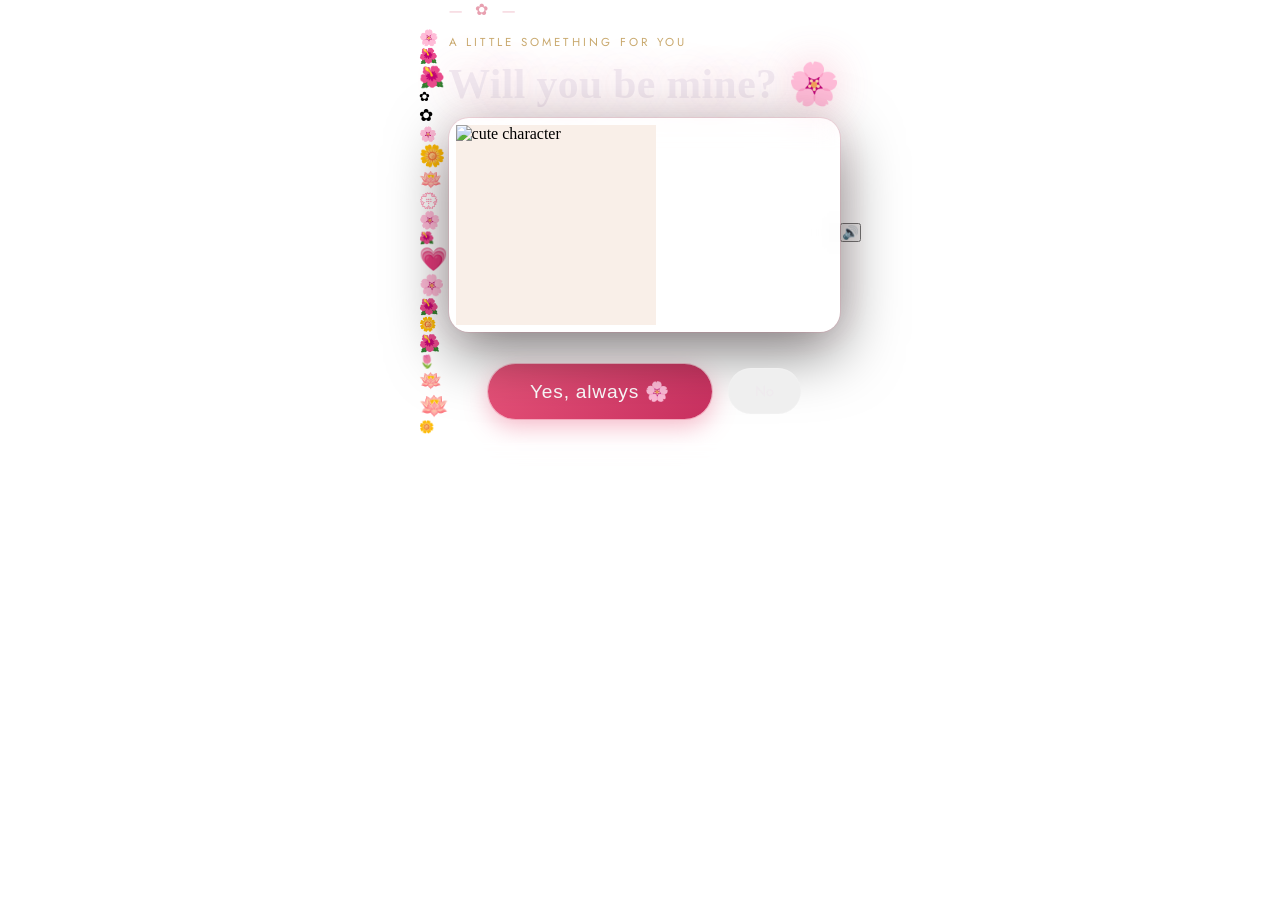
==== commit 25845941: "Fix merge conflict in index.html Removed merge conflict markers and cleaned up HTML." ====
--- a/index.html
+++ b/index.html
@@ -3,7 +3,6 @@
 <head>
     <meta charset="UTF-8">
     <meta name="viewport" content="width=device-width, initial-scale=1.0">
-<<<<<<< HEAD
     <title>Will you be mine? 🌸</title>
     <link rel="preconnect" href="https://fonts.googleapis.com">
     <link href="https://fonts.googleapis.com/css2?family=Cormorant+Garamond:ital,wght@0,400;0,600;0,700;1,400;1,600&family=Jost:wght@300;400;500&display=swap" rel="stylesheet">
@@ -26,41 +25,16 @@
 
         <div class="buttons">
             <button id="yes-btn" onclick="handleYesClick()">Yes, always 🌸</button>
-=======
-    <title>A Question For You 🌹</title>
-    <link rel="preconnect" href="https://fonts.googleapis.com">
-    <link href="https://fonts.googleapis.com/css2?family=Playfair+Display:ital,wght@0,700;0,900;1,700&family=DM+Sans:wght@300;400;500&display=swap" rel="stylesheet">
-    <link rel="stylesheet" href="style.css">
-</head>
-<body>
-    <div class="particles" id="particles"></div>
-    <div class="container">
-        <p class="eyebrow">a little question…</p>
-        <h1>Will you be my Valentine? 🥀</h1>
-        <div class="gif-container">
-            <div class="gif-frame">
-                <img id="cat-gif" src="https://media.giphy.com/media/ICOgUNjpvO0PC/giphy.gif" alt="cute character">
-            </div>
-        </div>
-        <div class="buttons">
-            <button id="yes-btn" onclick="handleYesClick()">Yes, always 💗</button>
->>>>>>> 53381002b4de1b58beb5e651dcc915e653231962
             <button id="no-btn" onclick="handleNoClick()">No</button>
         </div>
         <div id="tease-toast"></div>
     </div>
-<<<<<<< HEAD
 
-=======
->>>>>>> 53381002b4de1b58beb5e651dcc915e653231962
     <audio id="bg-music" loop autoplay muted>
         <source src="music/beabadoobee - Glue Song (Lyrics).mp3" type="audio/mpeg">
     </audio>
     <button id="music-toggle" onclick="toggleMusic()" title="Toggle music">🔊</button>
-<<<<<<< HEAD
 
-=======
->>>>>>> 53381002b4de1b58beb5e651dcc915e653231962
     <script src="script.js"></script>
 </body>
 </html>
